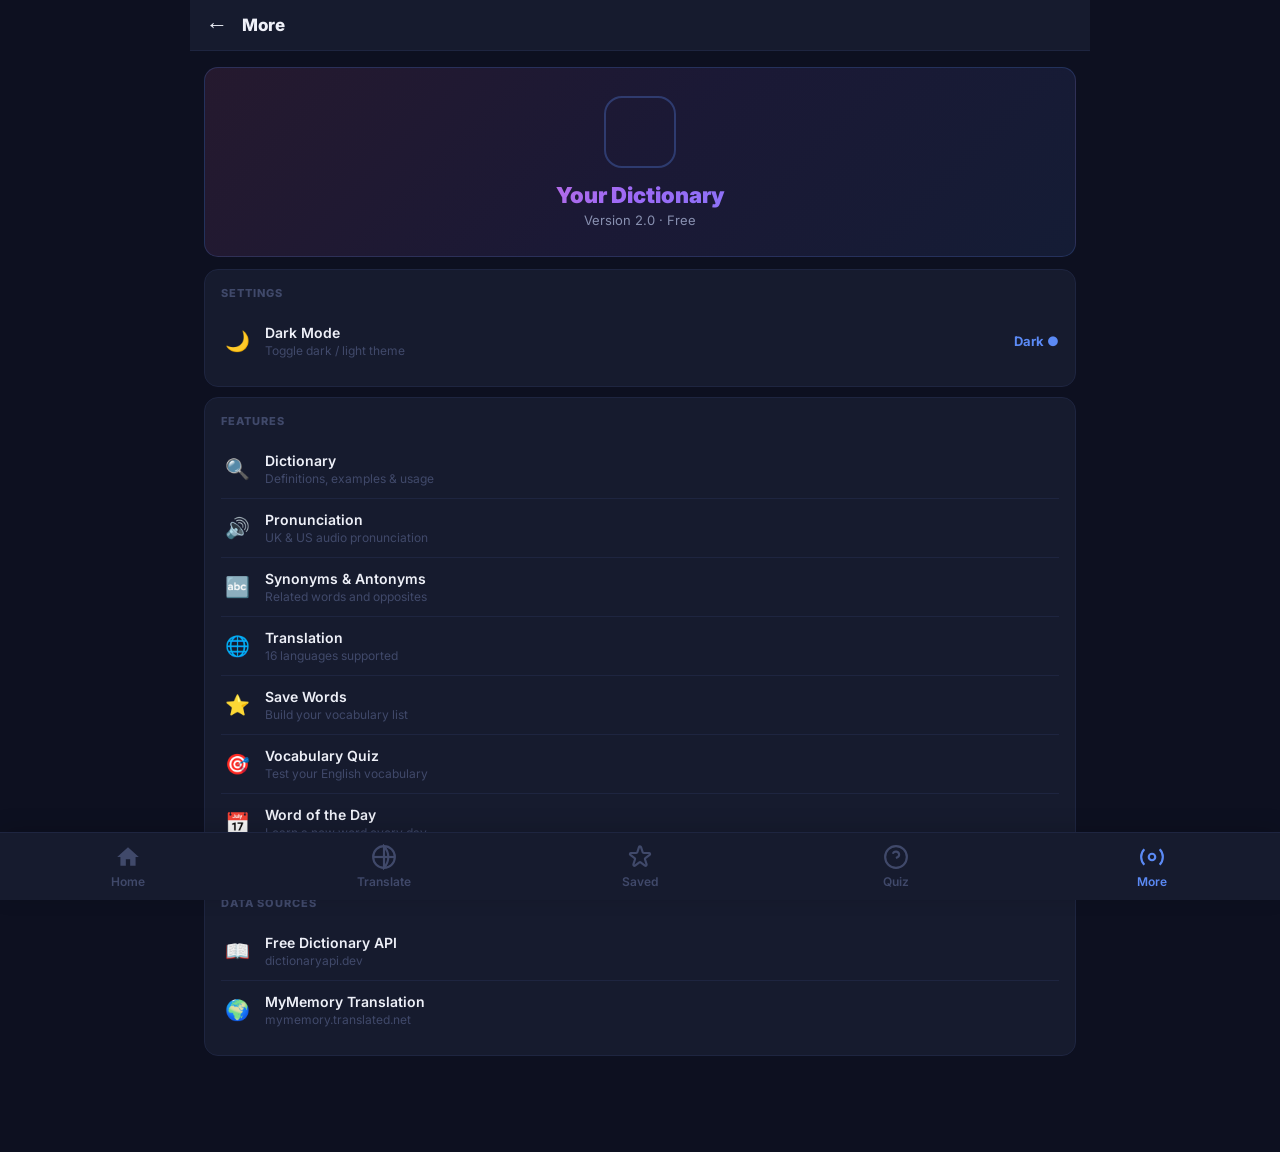
==== app/src/main/assets/www/about.html @ 2019586a "Add files via upload" ====
<!DOCTYPE html><html lang="en"><head><meta charset="UTF-8"><meta name="viewport" content="width=device-width, initial-scale=1.0, user-scalable=no"><title>Settings - YourDict</title><link rel="stylesheet" href="style.css"><link href="https://fonts.googleapis.com/css2?family=Inter:wght@400;500;600;700;800;900&display=swap" rel="stylesheet"></head>
<body><script>document.body.className=localStorage.getItem('yd_t')||'dark';</script>
<div class="page-bar"><button class="pb-back" onclick="location.href='index.html'">←</button><span class="pb-title">More</span></div>
<div class="pw">
  <div class="ab-hero">
    <div class="ab-img"><img src="logo.png" alt="" onerror="this.style.display='none'"></div>
    <div class="ab-name">Your Dictionary</div>
    <div class="ab-ver">Version 2.0 · Free</div>
  </div>
  <div class="card">
    <div class="card-lbl">Settings</div>
    <div class="feat-row" style="cursor:pointer" onclick="tgl()">
      <div class="feat-ic">🌙</div>
      <div class="feat-info"><div class="feat-n">Dark Mode</div><div class="feat-d">Toggle dark / light theme</div></div>
      <div class="feat-val" id="ts"></div>
    </div>
  </div>
  <div class="card">
    <div class="card-lbl">Features</div>
    <div class="feat-row"><div class="feat-ic">🔍</div><div class="feat-info"><div class="feat-n">Dictionary</div><div class="feat-d">Definitions, examples & usage</div></div></div>
    <div class="feat-row"><div class="feat-ic">🔊</div><div class="feat-info"><div class="feat-n">Pronunciation</div><div class="feat-d">UK & US audio pronunciation</div></div></div>
    <div class="feat-row"><div class="feat-ic">🔤</div><div class="feat-info"><div class="feat-n">Synonyms & Antonyms</div><div class="feat-d">Related words and opposites</div></div></div>
    <div class="feat-row"><div class="feat-ic">🌐</div><div class="feat-info"><div class="feat-n">Translation</div><div class="feat-d">16 languages supported</div></div></div>
    <div class="feat-row"><div class="feat-ic">⭐</div><div class="feat-info"><div class="feat-n">Save Words</div><div class="feat-d">Build your vocabulary list</div></div></div>
    <div class="feat-row"><div class="feat-ic">🎯</div><div class="feat-info"><div class="feat-n">Vocabulary Quiz</div><div class="feat-d">Test your English vocabulary</div></div></div>
    <div class="feat-row"><div class="feat-ic">📅</div><div class="feat-info"><div class="feat-n">Word of the Day</div><div class="feat-d">Learn a new word every day</div></div></div>
  </div>
  <div class="card"><div class="card-lbl">Data Sources</div>
    <div class="feat-row"><div class="feat-ic">📖</div><div class="feat-info"><div class="feat-n">Free Dictionary API</div><div class="feat-d">dictionaryapi.dev</div></div></div>
    <div class="feat-row"><div class="feat-ic">🌍</div><div class="feat-info"><div class="feat-n">MyMemory Translation</div><div class="feat-d">mymemory.translated.net</div></div></div>
  </div>
</div>
<nav class="bottom-nav"><a class="bn" href="index.html"><svg viewBox="0 0 24 24" fill="currentColor" width="22"><path d="M10 20v-6h4v6h5v-8h3L12 3 2 12h3v8z"/></svg><span>Home</span></a><a class="bn" href="translate.html"><svg viewBox="0 0 24 24" fill="none" stroke="currentColor" stroke-width="2" width="22"><circle cx="12" cy="12" r="10"/><line x1="2" y1="12" x2="22" y2="12"/><path d="M12 2a15.3 15.3 0 0 1 4 10 15.3 15.3 0 0 1-4 10z"/></svg><span>Translate</span></a><a class="bn" href="favorites.html"><svg viewBox="0 0 24 24" fill="none" stroke="currentColor" stroke-width="2" width="22"><path d="M11.049 2.927c.3-.921 1.603-.921 1.902 0l1.519 4.674a1 1 0 0 0 .95.69h4.915c.969 0 1.371 1.24.588 1.81l-3.976 2.888a1 1 0 0 0-.363 1.118l1.518 4.674c.3.922-.755 1.688-1.538 1.118l-3.976-2.888a1 1 0 0 0-1.176 0l-3.976 2.888c-.783.57-1.838-.197-1.538-1.118l1.518-4.674a1 1 0 0 0-.363-1.118l-3.976-2.888c-.784-.57-.38-1.81.588-1.81h4.914a1 1 0 0 0 .951-.69l1.519-4.674z"/></svg><span>Saved</span></a><a class="bn" href="quiz.html"><svg viewBox="0 0 24 24" fill="none" stroke="currentColor" stroke-width="2" width="22"><circle cx="12" cy="12" r="10"/><path d="M9.09 9a3 3 0 0 1 5.83 1c0 2-3 3-3 3"/><line x1="12" y1="17" x2="12.01" y2="17"/></svg><span>Quiz</span></a><a class="bn active" href="about.html"><svg viewBox="0 0 24 24" fill="none" stroke="currentColor" stroke-width="2" width="22"><circle cx="12" cy="12" r="3"/><path d="M19.07 4.93a10 10 0 0 1 0 14.14M4.93 4.93a10 10 0 0 0 0 14.14"/></svg><span>More</span></a></nav>
<script>
const ts=document.getElementById('ts');
function update(){if(ts)ts.textContent=document.body.className==='dark'?'Dark ●':'Light ●';}
update();
function tgl(){const t=document.body.className==='dark'?'light':'dark';document.body.className=t;localStorage.setItem('yd_t',t);update();}
</script></body></html>
---- app/src/main/assets/www/style.css ----
*,*::before,*::after{box-sizing:border-box;margin:0;padding:0}
:root{
  --bg:#0d1020;--surf:#161b2e;--surf2:#1c2340;--surf3:#222a4a;
  --P:#5b8af5;--P2:#9b6af7;--AC:#ff6eb4;
  --G:#35d68c;--R:#f75555;--Y:#f7c848;
  --T:#eef0f8;--T2:#8890b0;--T3:#40496a;
  --BD:#1e2540;--r:14px;
  --grad:linear-gradient(135deg,#ff6eb4,#9b6af7,#5b8af5);
}
body.light{--bg:#f0f2fc;--surf:#fff;--surf2:#f5f7ff;--surf3:#ebedf8;--T:#0d1030;--T2:#5a6282;--T3:#a8b0c8;--BD:#dde1f0}
body{font-family:'Inter',sans-serif;background:var(--bg);color:var(--T);padding-bottom:70px;min-height:100vh;-webkit-tap-highlight-color:transparent;transition:background .2s,color .2s}

/* HEADER */
.header{display:flex;align-items:center;justify-content:space-between;padding:14px 16px 8px;position:sticky;top:0;z-index:100;background:var(--bg)}
.hdr-left{display:flex;align-items:center;gap:9px}
.hdr-logo{width:30px;height:30px;border-radius:8px;object-fit:cover}
.hdr-title{font-size:20px;font-weight:900;background:var(--grad);-webkit-background-clip:text;-webkit-text-fill-color:transparent;background-clip:text}
.hdr-btn{background:var(--surf2);border:none;border-radius:10px;width:36px;height:36px;cursor:pointer;font-size:17px;display:flex;align-items:center;justify-content:center}

/* SEARCH STICKY */
.search-sticky{position:sticky;top:58px;z-index:99;background:var(--bg);padding:0 14px 10px}
.search-row{margin-bottom:8px}
.search-box{display:flex;align-items:center;gap:9px;background:var(--surf);border:1.5px solid var(--BD);border-radius:50px;padding:11px 14px;transition:border-color .2s}
.search-box:focus-within{border-color:var(--P)}
.sb-icon{width:18px;height:18px;color:var(--T3);flex-shrink:0}
.search-box input{flex:1;border:none;outline:none;font-size:16px;font-family:inherit;background:transparent;color:var(--T)}
.search-box input::placeholder{color:var(--T3)}
.sb-x{background:none;border:none;color:var(--T3);cursor:pointer;padding:2px;display:none;align-items:center;justify-content:center}

/* LANG BAR */
.lang-bar{display:flex;align-items:center;gap:8px}
.lb-btn{flex:1;display:flex;align-items:center;justify-content:center;gap:6px;background:var(--surf);border:1.5px solid var(--BD);border-radius:50px;padding:8px 12px;cursor:pointer;font-family:inherit;font-size:13px;font-weight:700;color:var(--T);transition:border-color .2s}
.lb-from{border-color:var(--P);color:var(--P)}
.lb-swap{background:var(--surf2);border:none;border-radius:50%;width:36px;height:36px;cursor:pointer;color:var(--P);display:flex;align-items:center;justify-content:center;flex-shrink:0}

/* SUGGESTIONS */
.sugg-drop{display:none;background:var(--surf);border:1px solid var(--BD);border-radius:14px;overflow:hidden;margin-top:6px;box-shadow:0 8px 24px rgba(0,0,0,.3)}
.sd-item{display:flex;align-items:center;gap:10px;padding:12px 16px;cursor:pointer;font-size:14px;color:var(--T);border-bottom:1px solid var(--BD)}
.sd-item:last-child{border-bottom:none}
.sd-item:active{background:var(--surf2)}
.sd-ic{font-size:12px;color:var(--T3)}

/* WORD HERO */
.word-hero{margin:0 14px 0;background:linear-gradient(135deg,rgba(255,110,180,.08),rgba(155,106,247,.08),rgba(91,138,245,.08));border-radius:16px 16px 0 0;padding:18px 18px 12px;border:1px solid rgba(91,138,245,.2);border-bottom:none}
.wh-top{display:flex;align-items:flex-start;justify-content:space-between;margin-bottom:4px}
.wh-word{font-size:32px;font-weight:900;letter-spacing:-.5px;background:var(--grad);-webkit-background-clip:text;-webkit-text-fill-color:transparent;background-clip:text}
.wh-acts{display:flex;gap:8px;padding-top:4px}
.wh-act{width:36px;height:36px;border-radius:50%;background:var(--surf2);border:1px solid var(--BD);cursor:pointer;display:flex;align-items:center;justify-content:center;font-size:17px}
.wh-act.fav-on{background:rgba(255,110,180,.15);border-color:var(--AC)}

/* PRONUNCIATION ROW */
.pron-row{margin:0 14px 0;display:flex;flex-wrap:wrap;gap:8px;padding:12px 16px;background:var(--surf);border:1px solid rgba(91,138,245,.2);border-top:1px solid var(--BD)}
.pron-pill{display:flex;align-items:center;gap:7px;background:var(--surf2);border:1px solid var(--BD);border-radius:50px;padding:6px 14px;cursor:pointer;transition:border-color .2s}
.pron-pill:active{border-color:var(--P)}
.pp-flag{font-size:15px}
.pp-lbl{font-size:10px;font-weight:800;color:var(--P);text-transform:uppercase;letter-spacing:.5px}
.pp-ipa{font-size:13px;color:var(--T2)}
.pp-play{font-size:11px;color:var(--R);margin-left:2px}

/* SECTION TABS */
.sec-tabs{display:flex;margin:0 14px 0;background:var(--surf);border:1px solid rgba(91,138,245,.2);border-top:1px solid var(--BD);padding:6px;gap:4px}
.stab{flex:1;background:transparent;border:none;border-radius:9px;padding:9px 8px;font-size:13px;font-weight:700;cursor:pointer;font-family:inherit;color:var(--T2);transition:all .2s}
.stab.active{background:var(--P);color:#fff}

/* SECTION CONTENT */
.sec-content{padding:10px 14px 0}

/* MEANING CARD */
.m-card{background:var(--surf);border-radius:var(--r);padding:14px 16px;margin-bottom:8px;border:1px solid var(--BD)}
.m-pos-row{display:flex;align-items:center;gap:10px;margin-bottom:12px}
.m-pos{display:inline-block;background:rgba(91,138,245,.12);color:var(--P);border-radius:6px;padding:3px 12px;font-size:11px;font-weight:800;text-transform:uppercase;letter-spacing:1px}
.m-pos-line{flex:1;height:1px;background:var(--BD)}
.def-item{padding:10px 0;border-bottom:1px solid var(--BD)}
.def-item:last-child{border-bottom:none;padding-bottom:0}
.def-top{display:flex;align-items:flex-start;gap:10px;margin-bottom:4px}
.def-num{width:22px;height:22px;border-radius:50%;background:var(--P);color:#fff;font-size:11px;font-weight:800;display:flex;align-items:center;justify-content:center;flex-shrink:0;margin-top:1px}
.def-txt{font-size:15px;line-height:1.65;color:var(--T);flex:1}
.def-ex{font-size:13px;color:var(--T2);font-style:italic;margin-top:6px;padding-left:32px;line-height:1.5}
.def-ex::before{content:'" ';color:var(--P);font-style:normal}
.def-ex::after{content:' "';color:var(--P);font-style:normal}

/* SYN CARD */
.syn-card{background:var(--surf);border-radius:var(--r);padding:14px 16px;margin-bottom:8px;border:1px solid var(--BD)}
.syn-label{font-size:11px;font-weight:800;color:var(--T3);text-transform:uppercase;letter-spacing:1px;margin-bottom:10px;display:flex;align-items:center;gap:6px}
.syn-label::after{content:'';flex:1;height:1px;background:var(--BD)}
.syn-chips{display:flex;flex-wrap:wrap;gap:7px}
.syn-chip{background:var(--surf2);border:1px solid var(--BD);border-radius:50px;padding:5px 13px;font-size:13px;font-weight:500;cursor:pointer;color:var(--T)}
.syn-chip:active{background:rgba(91,138,245,.15);border-color:var(--P);color:var(--P)}
.ant-chip{border-color:rgba(247,85,85,.3);color:var(--R)}
.ant-chip:active{background:rgba(247,85,85,.12);border-color:var(--R)}

/* TRANSLATION CARD */
.trans-card{background:var(--surf);border-radius:var(--r);padding:16px;margin-bottom:8px;border:1px solid var(--BD)}
.tc-lang{display:flex;align-items:center;gap:8px;margin-bottom:12px;padding-bottom:10px;border-bottom:1px solid var(--BD)}
.tc-flag{font-size:18px}
.tc-name{font-size:12px;font-weight:800;color:var(--T3);text-transform:uppercase;letter-spacing:1px}
.tc-text{font-size:21px;font-weight:700;color:var(--T);line-height:1.5;margin-bottom:14px}
.tc-acts{display:flex;gap:8px}
.tc-btn{background:var(--surf2);border:1px solid var(--BD);border-radius:50px;padding:7px 16px;font-size:12px;font-weight:700;cursor:pointer;font-family:inherit;color:var(--T2)}

/* BACK BUTTON */
.back-home{display:flex;align-items:center;gap:6px;background:none;border:none;color:var(--P);font-size:14px;font-weight:700;cursor:pointer;font-family:inherit;padding:14px 14px 4px}

/* HOME */
#homeArea{padding:4px 0 0}
.home-block{padding:0 14px 20px}
.blk-hdr{display:flex;align-items:center;justify-content:space-between;margin-bottom:12px}
.blk-title{font-size:16px;font-weight:800;color:var(--T)}
.blk-badge{background:var(--P);color:#fff;font-size:10px;font-weight:800;border-radius:50px;padding:3px 10px}
.blk-act{background:none;border:none;color:var(--P);font-size:13px;font-weight:600;cursor:pointer;font-family:inherit}

/* WOD */
.wod-card{background:linear-gradient(135deg,rgba(255,110,180,.1),rgba(155,106,247,.1),rgba(91,138,245,.1));border-radius:var(--r);padding:18px;border:1px solid rgba(91,138,245,.18)}
.wod-badge{display:inline-flex;align-items:center;gap:5px;background:rgba(91,138,245,.15);border:1px solid rgba(91,138,245,.25);border-radius:50px;padding:3px 12px;font-size:10px;font-weight:800;color:var(--P);text-transform:uppercase;letter-spacing:1px;margin-bottom:10px}
.wod-word{font-size:28px;font-weight:900;background:var(--grad);-webkit-background-clip:text;-webkit-text-fill-color:transparent;background-clip:text;margin-bottom:4px}
.wod-ph{font-size:13px;color:var(--T2);margin-bottom:6px}
.wod-pos{display:inline-block;background:var(--surf2);color:var(--T2);border-radius:6px;padding:2px 10px;font-size:12px;font-style:italic;margin-bottom:10px;border:1px solid var(--BD)}
.wod-def{font-size:15px;line-height:1.65;color:var(--T);margin-bottom:8px}
.wod-ex{font-size:13px;color:var(--T2);font-style:italic;margin-bottom:16px;padding-left:10px;border-left:2px solid rgba(91,138,245,.3)}
.wod-btn{background:var(--grad);color:#fff;border:none;border-radius:50px;padding:9px 22px;font-size:13px;font-weight:700;cursor:pointer;font-family:inherit}

/* QUICK ACCESS */
.qa-grid{display:grid;grid-template-columns:1fr 1fr;gap:10px}
.qa-item{display:flex;align-items:center;gap:12px;border-radius:var(--r);padding:14px 16px;text-decoration:none;color:#fff;font-size:14px;font-weight:700;border:none}
.qa-pink{background:linear-gradient(135deg,#ff6eb4,#e05a9e)}
.qa-purple{background:linear-gradient(135deg,#9b6af7,#7c52d4)}
.qa-blue{background:linear-gradient(135deg,#5b8af5,#3d6de0)}
.qa-teal{background:linear-gradient(135deg,#35d68c,#27b074)}

/* CHIPS */
.chip-row{display:flex;flex-wrap:wrap;gap:8px}
.chip{background:var(--surf);border:1px solid var(--BD);border-radius:50px;padding:7px 14px;font-size:13px;cursor:pointer;font-family:inherit;color:var(--T);font-weight:500}
.chip:active{background:rgba(91,138,245,.12);border-color:var(--P);color:var(--P)}

/* TOPICS */
.topic-list{display:flex;flex-direction:column;gap:4px}
.topic-row{display:flex;align-items:center;background:var(--surf);border-radius:12px;padding:13px 14px;cursor:pointer;border:1px solid var(--BD)}
.topic-row:active{background:var(--surf2)}
.tr-icon{font-size:22px;width:38px;text-align:center;flex-shrink:0}
.tr-info{flex:1;margin:0 10px;display:flex;flex-direction:column;gap:2px}
.tr-info b{font-size:14px;font-weight:700;color:var(--T)}
.tr-info span{font-size:12px;color:var(--T3)}
.tr-chev{font-size:18px;color:var(--T3);font-weight:300}

/* MODAL */
.modal-overlay{position:fixed;inset:0;background:rgba(0,0,0,.65);z-index:500;display:flex;align-items:flex-end;backdrop-filter:blur(4px)}
.modal-sheet{background:var(--surf);border-radius:20px 20px 0 0;width:100%;max-height:60vh;overflow-y:auto}
.modal-head{display:flex;align-items:center;justify-content:space-between;padding:18px 18px 12px;border-bottom:1px solid var(--BD)}
.modal-head span{font-size:16px;font-weight:800;color:var(--T)}
.modal-head button{background:none;border:none;color:var(--T3);cursor:pointer;font-size:18px}
.lang-row-item{display:flex;align-items:center;gap:14px;padding:14px 18px;cursor:pointer;border-bottom:1px solid var(--BD);font-size:15px;font-weight:600;color:var(--T)}
.lang-row-item:last-child{border-bottom:none}
.lang-row-item:active{background:var(--surf2)}
.lang-row-item.sel{color:var(--P)}
.lri-flag{font-size:22px;width:30px;text-align:center}
.lri-check{margin-left:auto;color:var(--P)}

/* SPIN */
.spin-center{display:flex;justify-content:center;padding:28px}
.spinner{width:28px;height:28px;border:3px solid var(--BD);border-top-color:var(--P);border-radius:50%;animation:spin .8s linear infinite}
@keyframes spin{to{transform:rotate(360deg)}}

/* ERRORS */
.err-box{background:var(--surf);border-radius:var(--r);padding:40px 20px;text-align:center;border:1px solid var(--BD)}
.err-icon{font-size:44px;margin-bottom:12px}
.err-box h3{font-size:17px;font-weight:800;margin-bottom:8px}
.err-box p{color:var(--T2);font-size:14px;margin-bottom:20px}
.btn-grad{background:var(--grad);color:#fff;border:none;border-radius:50px;padding:12px 28px;font-size:14px;font-weight:700;cursor:pointer;font-family:inherit}

/* PAGE BAR */
.page-bar{background:var(--surf);border-bottom:1px solid var(--BD);display:flex;align-items:center;gap:14px;padding:14px 16px;position:sticky;top:0;z-index:100}
.pb-back{background:none;border:none;color:var(--T);cursor:pointer;font-size:22px;line-height:1}
.pb-title{font-size:17px;font-weight:800;color:var(--T)}
.pw{padding:16px 14px}

/* CARDS */
.card{background:var(--surf);border-radius:var(--r);padding:16px;margin-bottom:10px;border:1px solid var(--BD)}
.card-lbl{font-size:11px;font-weight:800;color:var(--T3);text-transform:uppercase;letter-spacing:1px;margin-bottom:12px}

/* TRANSLATE PAGE */
.tl-langs{display:flex;align-items:center;gap:10px;margin-bottom:12px}
select{flex:1;background:var(--surf2);border:1px solid var(--BD);border-radius:10px;padding:11px 12px;font-family:inherit;font-size:14px;font-weight:700;color:var(--T);cursor:pointer}
.tl-sw{background:rgba(91,138,245,.12);border:none;border-radius:50%;width:40px;height:40px;cursor:pointer;color:var(--P);display:flex;align-items:center;justify-content:center;flex-shrink:0;font-size:18px}
textarea{width:100%;min-height:110px;border:none;outline:none;font-family:inherit;font-size:16px;resize:none;background:transparent;color:var(--T);line-height:1.6}
textarea::placeholder{color:var(--T3)}
.card-foot{display:flex;justify-content:flex-end;gap:8px;margin-top:8px;padding-top:8px;border-top:1px solid var(--BD)}
.card-foot button{background:none;border:none;color:var(--T3);cursor:pointer;font-size:13px;font-weight:600;font-family:inherit}
.r-lbl{font-size:11px;font-weight:800;color:var(--T3);text-transform:uppercase;letter-spacing:1px;margin-bottom:8px}
.r-txt{font-size:19px;font-weight:700;line-height:1.6;color:var(--T);margin-bottom:12px}
.r-foot{display:flex;gap:8px;padding-top:10px;border-top:1px solid var(--BD)}
.r-foot button{background:var(--surf2);border:1px solid var(--BD);border-radius:50px;padding:7px 16px;font-size:12px;font-weight:700;cursor:pointer;font-family:inherit;color:var(--T2)}

/* FAV */
.fav-item{background:var(--surf);border-radius:var(--r);padding:13px 16px;display:flex;align-items:center;justify-content:space-between;margin-bottom:8px;border:1px solid var(--BD);gap:12px}
.fav-wd{font-size:17px;font-weight:800;color:var(--T)}
.fav-btns{display:flex;gap:8px;flex-shrink:0}
.sm-btn{padding:7px 14px;border-radius:50px;font-size:12px;font-weight:700;cursor:pointer;font-family:inherit;border:none}

/* QUIZ */
.q-hdr{margin-bottom:14px}
.q-meta{display:flex;justify-content:space-between;margin-bottom:6px}
.q-n{font-size:13px;font-weight:700;color:var(--T2)}
.q-s{font-size:13px;font-weight:800;color:var(--P)}
.pbar{height:4px;background:var(--BD);border-radius:2px;overflow:hidden}
.pbar-f{height:100%;background:var(--grad);border-radius:2px;transition:width .4s}
.q-def{background:rgba(91,138,245,.08);border:1px solid rgba(91,138,245,.15);border-radius:12px;padding:16px;margin-bottom:14px;font-size:15px;line-height:1.65;color:var(--T);font-style:italic}
.q-opts{display:flex;flex-direction:column;gap:8px}
.q-opt{background:var(--surf);border:1.5px solid var(--BD);border-radius:12px;padding:14px 16px;font-size:15px;font-weight:600;font-family:inherit;cursor:pointer;color:var(--T);text-align:left}
.q-opt.ok{background:rgba(53,214,140,.1);border-color:var(--G);color:var(--G)}
.q-opt.no{background:rgba(247,85,85,.1);border-color:var(--R);color:var(--R)}

/* ABOUT */
.ab-hero{border-radius:var(--r);padding:28px;text-align:center;margin-bottom:12px;background:linear-gradient(135deg,rgba(255,110,180,.1),rgba(155,106,247,.1),rgba(91,138,245,.1));border:1px solid rgba(91,138,245,.2)}
.ab-img{width:72px;height:72px;border-radius:18px;margin:0 auto 14px;overflow:hidden;border:2px solid rgba(91,138,245,.3)}
.ab-img img{width:100%;height:100%;object-fit:cover}
.ab-name{font-size:22px;font-weight:900;background:var(--grad);-webkit-background-clip:text;-webkit-text-fill-color:transparent;background-clip:text}
.ab-ver{font-size:13px;color:var(--T2);margin-top:4px}
.feat-row{display:flex;align-items:center;gap:12px;padding:12px 0;border-bottom:1px solid var(--BD)}
.feat-row:last-child{border-bottom:none}
.feat-ic{font-size:20px;width:32px;text-align:center}
.feat-info{flex:1}
.feat-n{font-size:14px;font-weight:600;color:var(--T)}
.feat-d{font-size:12px;color:var(--T3);margin-top:2px}
.feat-val{margin-left:auto;font-size:13px;font-weight:700;color:var(--P)}

/* BOTTOM NAV */
.bottom-nav{position:fixed;bottom:0;left:0;right:0;z-index:200;background:var(--surf);border-top:1px solid var(--BD);display:flex;box-shadow:0 -4px 20px rgba(0,0,0,.15)}
.bn{flex:1;display:flex;flex-direction:column;align-items:center;justify-content:center;padding:8px 4px;text-decoration:none;color:var(--T3);font-size:9px;font-weight:600;gap:4px;transition:color .2s}
.bn.active{color:var(--P)}

@media(max-width:360px){.qa-grid{grid-template-columns:1fr 1fr}}

/* ═══════════════════════════════════════════════════════
   OFFLINE BADGE
══════════════════════════════════════════════════════ */
.offline-badge {
  display: inline-flex;
  align-items: center;
  gap: 4px;
  background: #22c55e22;
  color: #22c55e;
  border: 1px solid #22c55e44;
  border-radius: 20px;
  padding: 3px 10px;
  font-size: 11px;
  font-weight: 600;
  letter-spacing: .3px;
}

.hdr-right {
  display: flex;
  align-items: center;
  gap: 8px;
}

/* ═══════════════════════════════════════════════════════
   TABLET LAYOUT (≥600px)
══════════════════════════════════════════════════════ */
@media (min-width: 600px) {
  body {
    max-width: 700px;
    margin: 0 auto;
  }

  /* Larger search box */
  .search-box input {
    font-size: 18px;
  }

  /* Tablet: two-column home grid */
  #homeArea {
    display: grid;
    grid-template-columns: 1fr 1fr;
    gap: 16px;
    padding: 16px;
    align-items: start;
  }

  /* WOD spans full width */
  #homeArea .home-block:first-child,
  #homeArea .home-block:nth-child(4),
  #homeArea .home-block:nth-child(5) {
    grid-column: 1 / -1;
  }

  /* Bigger result cards */
  .m-card {
    padding: 20px;
  }

  .wh-word {
    font-size: 42px !important;
  }

  /* QA Grid: 4 cols on tablet */
  .qa-grid {
    grid-template-columns: repeat(4, 1fr) !important;
  }

  /* Bottom nav bigger */
  .bottom-nav {
    height: 68px;
  }

  .bn svg {
    width: 26px;
    height: 26px;
  }

  .bn span {
    font-size: 12px;
  }

  /* Modal wider */
  .modal-sheet {
    max-width: 500px;
    margin: auto;
    border-radius: 20px;
  }
}

/* ═══════════════════════════════════════════════════════
   TABLET LANDSCAPE (≥900px)
══════════════════════════════════════════════════════ */
@media (min-width: 900px) {
  body {
    max-width: 900px;
  }

  .search-sticky {
    position: relative;
  }

  /* 3-column home on landscape tablets */
  #homeArea {
    grid-template-columns: 1fr 1fr 1fr;
  }

  #homeArea .home-block:first-child {
    grid-column: 1 / -1;
  }

  .qa-grid {
    grid-template-columns: repeat(4, 1fr) !important;
  }
}
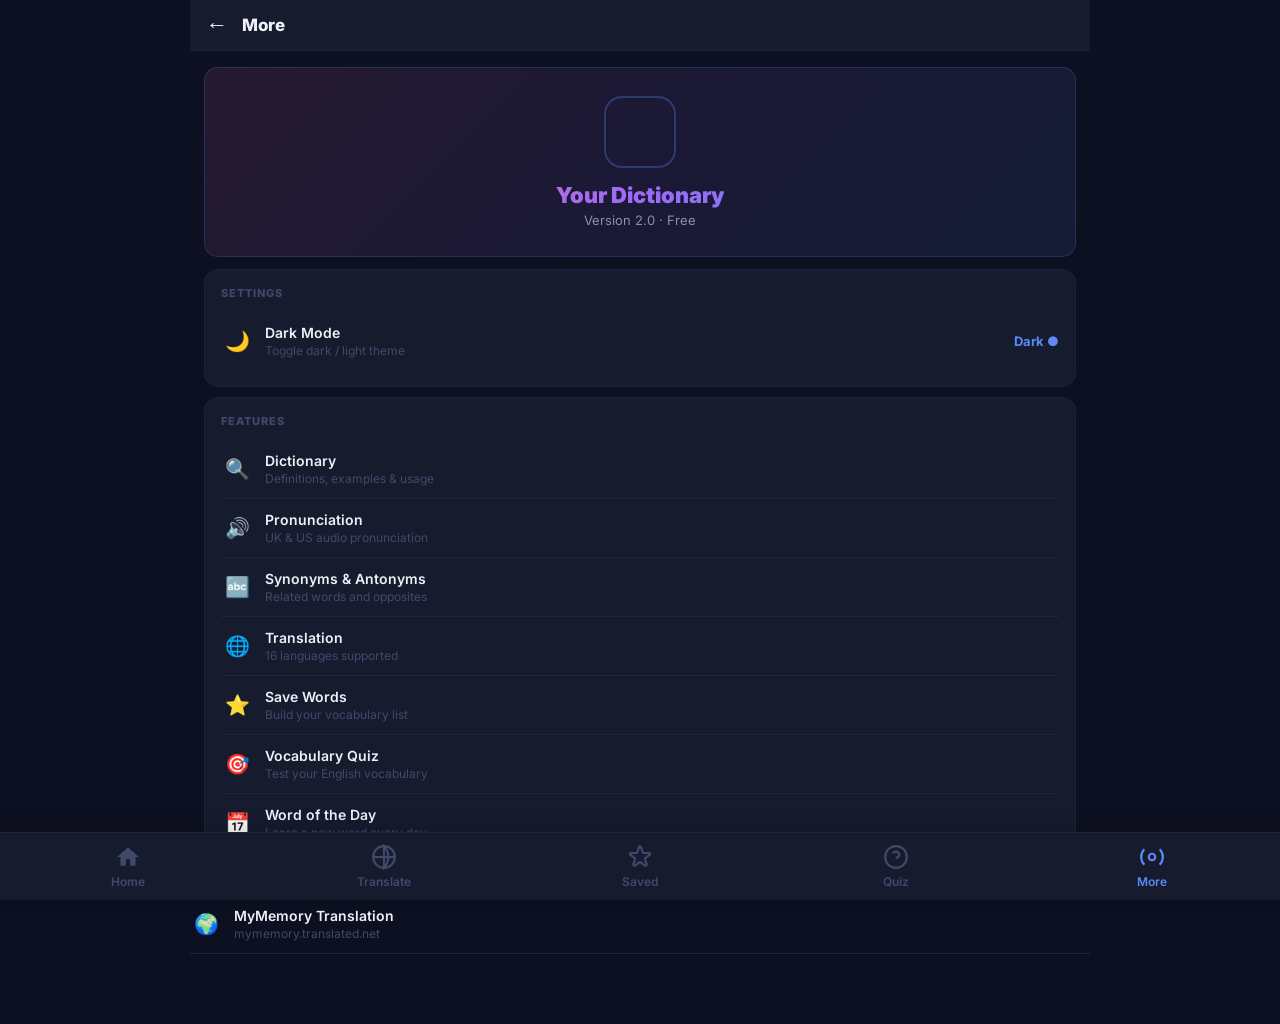
==== commit ada06c4c: "Add files via upload" ====
--- a/app/src/main/assets/www/about.html
+++ b/app/src/main/assets/www/about.html
@@ -25,8 +25,7 @@
     <div class="feat-row"><div class="feat-ic">🎯</div><div class="feat-info"><div class="feat-n">Vocabulary Quiz</div><div class="feat-d">Test your English vocabulary</div></div></div>
     <div class="feat-row"><div class="feat-ic">📅</div><div class="feat-info"><div class="feat-n">Word of the Day</div><div class="feat-d">Learn a new word every day</div></div></div>
   </div>
-  <div class="card"><div class="card-lbl">Data Sources</div>
-    <div class="feat-row"><div class="feat-ic">📖</div><div class="feat-info"><div class="feat-n">Free Dictionary API</div><div class="feat-d">dictionaryapi.dev</div></div></div>
+  </div>
     <div class="feat-row"><div class="feat-ic">🌍</div><div class="feat-info"><div class="feat-n">MyMemory Translation</div><div class="feat-d">mymemory.translated.net</div></div></div>
   </div>
 </div>
--- a/app/src/main/assets/www/style.css
+++ b/app/src/main/assets/www/style.css
@@ -344,3 +344,168 @@
     grid-template-columns: repeat(4, 1fr) !important;
   }
 }
+/* ═══════════════════════════════════════════════════════
+   OFFLINE PACKAGES SCREEN — Styles (add to style.css)
+══════════════════════════════════════════════════════ */
+
+/* Package header */
+.pkg-header {
+  padding: 12px 16px 8px;
+  border-bottom: 1px solid var(--BD);
+}
+
+.pkg-lang-row {
+  display: flex;
+  gap: 8px;
+  margin-bottom: 10px;
+}
+
+.pkg-lang-pill {
+  padding: 6px 16px;
+  border-radius: 20px;
+  font-size: 13px;
+  font-weight: 600;
+  background: var(--BD);
+  color: var(--T2);
+  cursor: pointer;
+}
+
+.pkg-lang-pill.active {
+  background: var(--AC);
+  color: #fff;
+}
+
+.pkg-storage-info {
+  display: flex;
+  align-items: center;
+  justify-content: space-between;
+  background: #22c55e15;
+  border: 1px solid #22c55e33;
+  border-radius: 10px;
+  padding: 8px 12px;
+  font-size: 13px;
+  color: #22c55e;
+  margin-bottom: 4px;
+}
+
+.pkg-delete-btn {
+  background: none;
+  border: 1px solid #ef444444;
+  color: #ef4444;
+  border-radius: 6px;
+  padding: 3px 10px;
+  font-size: 12px;
+  cursor: pointer;
+}
+
+/* Package list */
+.pkg-list {
+  padding: 4px 0;
+}
+
+.pkg-row {
+  display: flex;
+  align-items: center;
+  padding: 14px 16px;
+  border-bottom: 1px solid var(--BD);
+  gap: 12px;
+}
+
+.pkg-info {
+  flex: 1;
+}
+
+.pkg-name {
+  font-size: 15px;
+  font-weight: 600;
+  color: var(--T1);
+  margin-bottom: 3px;
+}
+
+.pkg-desc {
+  font-size: 12px;
+  color: var(--T3);
+}
+
+/* Status icons */
+.pkg-status {
+  width: 32px;
+  height: 32px;
+  border-radius: 50%;
+  display: flex;
+  align-items: center;
+  justify-content: center;
+  font-size: 14px;
+  flex-shrink: 0;
+}
+
+.pkg-status.downloaded {
+  background: #22c55e22;
+  color: #22c55e;
+  border: 2px solid #22c55e;
+}
+
+.pkg-status.bundled {
+  background: #f59e0b22;
+  color: #f59e0b;
+  border: 2px solid #f59e0b55;
+}
+
+.pkg-status.soon {
+  background: var(--BD);
+  color: var(--T3);
+  border: 2px solid var(--BD);
+}
+
+.pkg-download-btn {
+  width: 36px;
+  height: 36px;
+  border-radius: 50%;
+  background: var(--AC);
+  color: #fff;
+  border: none;
+  font-size: 16px;
+  cursor: pointer;
+  display: flex;
+  align-items: center;
+  justify-content: center;
+  flex-shrink: 0;
+  transition: opacity .2s;
+}
+
+.pkg-download-btn:active { opacity: .7; }
+
+/* Progress */
+.pkg-progress-wrap {
+  margin-top: 8px;
+}
+
+.pkg-progress-bar {
+  height: 4px;
+  background: var(--BD);
+  border-radius: 2px;
+  overflow: hidden;
+  margin-bottom: 4px;
+}
+
+.pkg-progress-fill {
+  height: 100%;
+  background: var(--AC);
+  border-radius: 2px;
+  transition: width .3s ease;
+  width: 0%;
+}
+
+.pkg-progress-text {
+  font-size: 11px;
+  color: var(--T3);
+}
+
+/* Footer note */
+.pkg-note {
+  padding: 12px 16px;
+  font-size: 11px;
+  color: var(--T3);
+  line-height: 1.6;
+  border-top: 1px solid var(--BD);
+}
